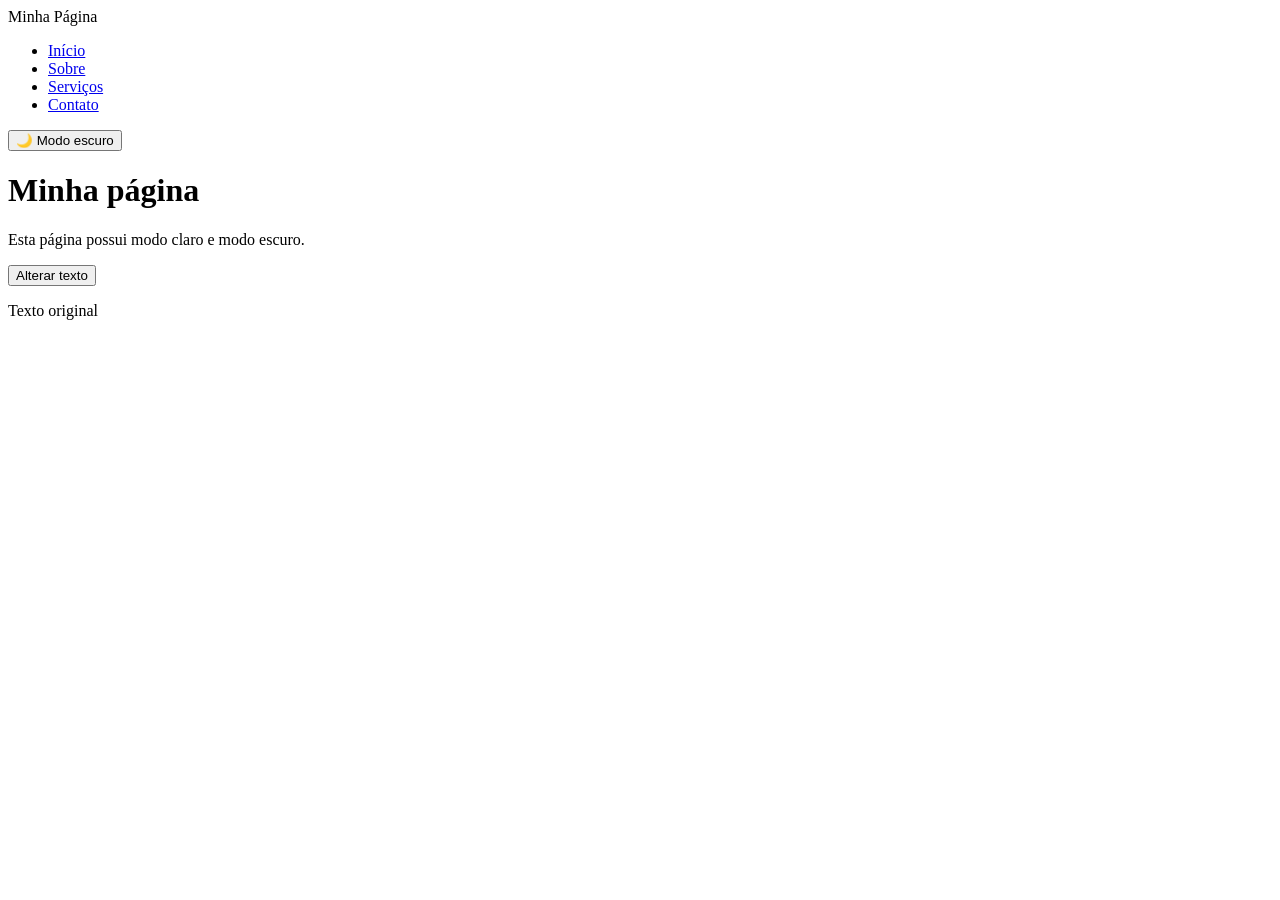
==== index.html @ 7735eaa8 "Create index.html" ====
<!DOCTYPE html>
<html lang="pt-BR">

<head>
    <meta charset="UTF-8">
    <meta name="viewport"
          content="width=device-width, initial-scale=1.0">

    <title>Minha Página</title>

    <!-- FAVICON -->
    <link rel="icon" type="image/png"
          href="img/favicon.png">

    <!-- GOOGLE FONTS -->
    <link rel="preconnect"
          href="https://fonts.googleapis.com">
    <link rel="preconnect"
          href="https://fonts.gstatic.com"
          crossorigin>
    <link
        href="https://fonts.googleapis.com/css2?family=Poppins:wght@400;500;600;700&display=swap"
        rel="stylesheet">

    <!-- RESET CSS -->
    <link rel="stylesheet"
          href="css/reset.css">

    <!-- CSS PRINCIPAL -->
    <link rel="stylesheet"
          href="css/style.css">
</head>

<body>

    <!-- NAVBAR -->
    <nav class="navbar">

        <div class="logo">
            Minha Página
        </div>

        <ul class="menu">
            <li><a href="#">Início</a></li>
            <li><a href="#">Sobre</a></li>
            <li><a href="#">Serviços</a></li>
            <li><a href="#">Contato</a></li>
        </ul>

        <button id="botaoTema">
            🌙 Modo escuro
        </button>

    </nav>

    <!-- CONTEÚDO PRINCIPAL -->
    <main>

        <h1>Minha página</h1>

        <p>
            Esta página possui modo claro e
            modo escuro.
        </p>

        <button id="botaoMensagem">
            Alterar texto
        </button>

        <p id="mensagem">
            Texto original
        </p>

    </main>

    <!-- JAVASCRIPT -->
    <script src="script.js"></script>

</body>
</html>
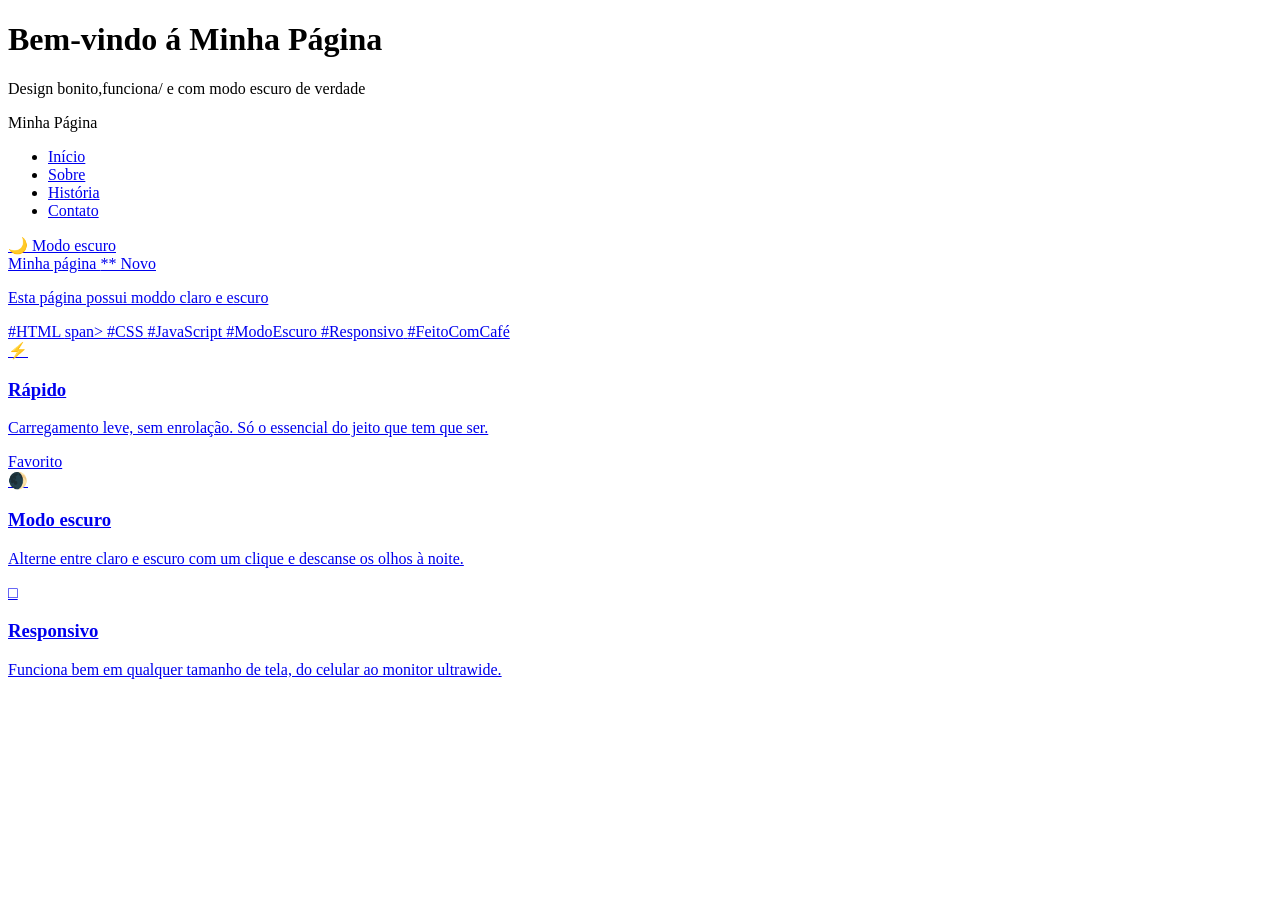
==== commit 39570ed9: "Update index.html" ====
--- a/index.html
+++ b/index.html
@@ -32,7 +32,15 @@
 </head>
 
 <body>
-
+    
+    <!--HEADER-->
+    <header class="hero">
+        <div class="hero-conteudo"> 
+            <h1 class="hero-titulo"> Bem-vindo á Minha Página </h1> 
+            <p class="hero-subtitulo"> Design bonito,funciona/ e com modo escuro de verdade </p> 
+        </div>
+    </header>
+        
     <!-- NAVBAR -->
     <nav class="navbar">
 
@@ -41,40 +49,66 @@
         </div>
 
         <ul class="menu">
-            <li><a href="#">Início</a></li>
-            <li><a href="#">Sobre</a></li>
-            <li><a href="#">Serviços</a></li>
-            <li><a href="#">Contato</a></li>
+            <li><a href="index.html">Início</a></li>
+            <li><a href="componentes/sobre.html">Sobre</a></li>
+            <li><a href="componentes/história.html">História</a></li>
+            <li><a href="componentes/contato.html">Contato</a></li>
         </ul>
-
+        <div class="navbar-acoes">
+            
+            <a href="componentes/cadastra.html/" class="botao-cadastre-se <a>
+                
         <button id="botaoTema">
             🌙 Modo escuro
         </button>
+                
+        </div>
 
     </nav>
 
     <!-- CONTEÚDO PRINCIPAL -->
     <main>
+        <h2-class="titulo-secavo"> Minha página <spam class="badge"> ** Novo </span>    
+            <p>
+             Esta página possui moddo claro e escuro 
+            </p>
+            <!--TAGS-->
+            <div class="tags"> 
+                <Span class="tag"> #HTML </span>span> 
+                <Span class="tag"> #CSS </span>
+                <Span class="tag"> #JavaScript </span>
+                <Span class="tag tag-destaque"> #ModoEscuro </span>
+                <Span class="tag"> #Responsivo</span>
+                <Span class="tag"> #FeitoComCafé </span>
+            </div> 
+            
+<!-- CARDS DE RECURSOS -->
 
-        <h1>Minha página</h1>
+<section class="cards">
+    <div class="card">
+        <div class="card-icone">⚡️</div>
+        <h3>Rápido</h3>
+        <p>Carregamento leve, sem enrolação. Só o essencial
+        do jeito que tem que ser.</p>
+    </div>
 
-        <p>
-            Esta página possui modo claro e
-            modo escuro.
-        </p>
+    <div class="card card-destaque">
+        <div class="card-selo">Favorito</div>
+        <div class="card-icone">🌒</div>
+        <h3>Modo escuro</h3>
+        <p>Alterne entre claro e escuro com um clique e descanse
+        os olhos à noite.</p>
+    </div>
+    <div class="card">
+    <div class="card-icone">□</div>
+    <h3>Responsivo</h3>
+    <p>Funciona bem em qualquer tamanho de tela, do celular ao monitor ultrawide.</p>
+</div>
 
-        <button id="botaoMensagem">
-            Alterar texto
-        </button>
-
-        <p id="mensagem">
-            Texto original
-        </p>
-
-    </main>
-
+</section>
     <!-- JAVASCRIPT -->
     <script src="script.js"></script>
 
 </body>
+    
 </html>
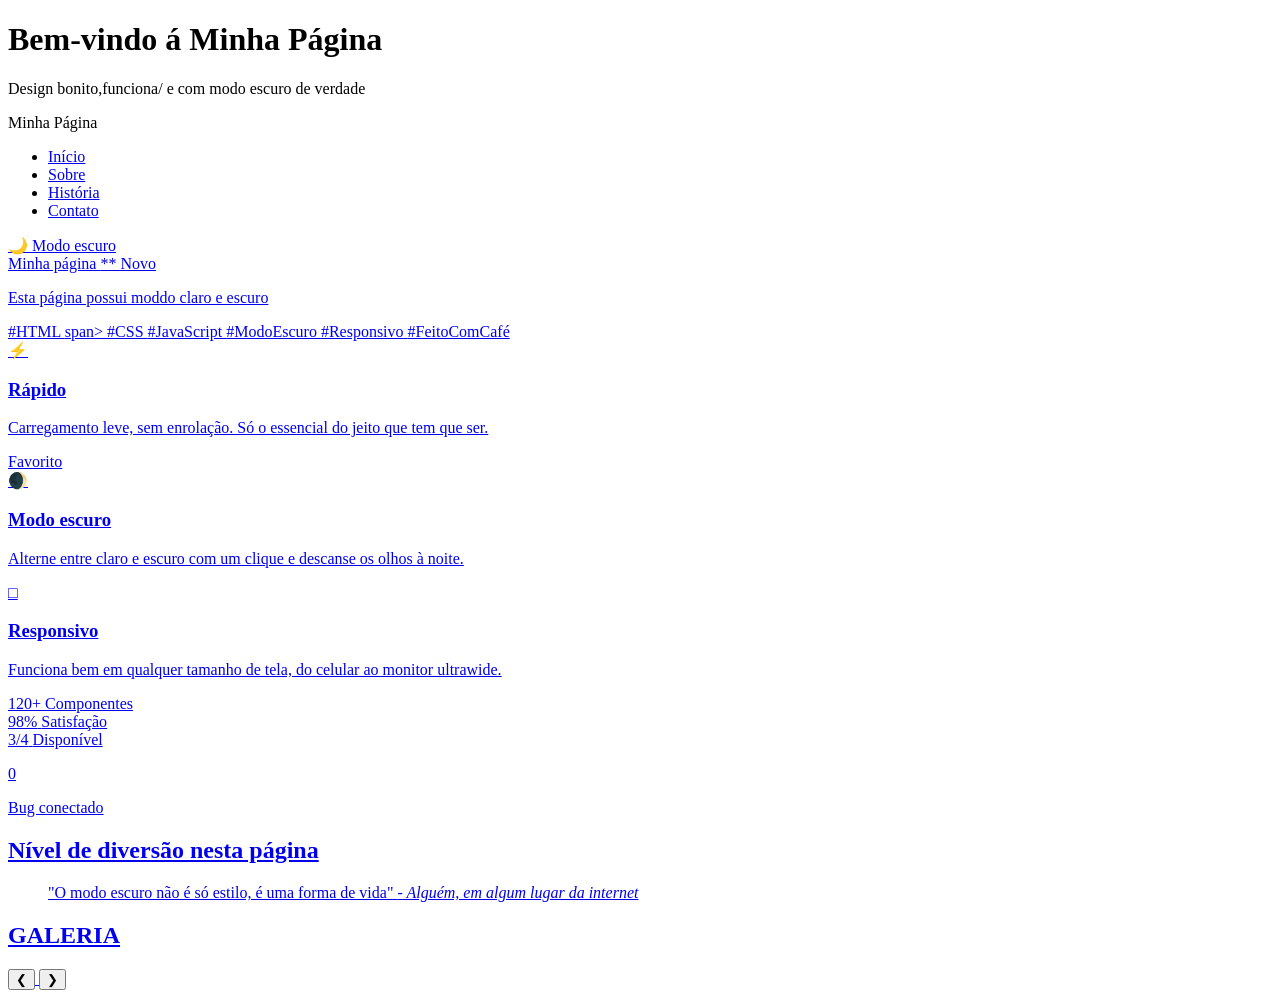
==== commit ad12c2f3: "Update index.html" ====
--- a/index.html
+++ b/index.html
@@ -105,9 +105,75 @@
     <p>Funciona bem em qualquer tamanho de tela, do celular ao monitor ultrawide.</p>
 </div>
 
+</section> 
+    
+<!-- ESTATÍSTICAS -->
+
+<section class="stats">
+    <div class="stat">
+        <span class="stat-numero">120+</span>
+        <span class="stat-label">Componentes</span>
+    </div>
+
+    <div class="stat">
+        <span class="stat-numero">98%</span>
+        <span class="stat-label">Satisfação</span>
+    </div>
+
+    <div class="stat">
+        <span class="stat-numero">3/4</span>
+        <span class="stat-label">Disponível</span>
+    </div> 
+         <div class="chat">
+<p class="lat-number">0</p>
+<p class="lat-label">Bug conectado</p>
+</div>
+
+<section>
+<!-- BARRA DE PROGRESSO DIVERTIDA -->
+
+<section class="progresso-livro">
+<h2>Nível de diversão nesta página</h2>
+<div class="barra-progresso">
+<div class="barra-preenchida" style="width: 92%;">
+</div>
+</div>
+</section>
+<!-- CITAÇÃO -->
+<blockquote class="citacao">
+"O modo escuro não é só estilo, é uma forma de vida"
+<cite>- Alguém, em algum lugar da internet</cite>
+</blockquote>
+
+<!-- CARROSSEL DE IMAGENS -->
+<section class="carrossel-secao">
+<h2>GALERIA</h2>
+<div class="carrossel" id="carrossel"> 
+<div class= "carrossel-slides" id="carrosselSlides" 
+    <img scr="..." class="carrossel-slide" 
+    alt="Slide 1-banner ..."
+    <img src="..." class="carrossel-slide"
+    alt=Slide 2 banner..."
+    <img scr="..." class="carrossel-slide"
+        alt="Slide 4 - banner ...">
+</div>
+
+<button class="carrossel-seta carrossel-anterior"
+id="carrosselAnterior" aria-label="Slide Anterior">
+&#10094;
+</button>
+
+<button class="carrossel-seta carrossel-proximo"
+id="carrosselProximo" aria-label="Slide Próximo">
+&#10095;
+</button>
+
+<div class="carrossel-pontos" id="carrosselPontos"></div>
+</div>
 </section>
     <!-- JAVASCRIPT -->
-    <script src="script.js"></script>
+    <script src="script.js"></script>  
+    
 
 </body>
     
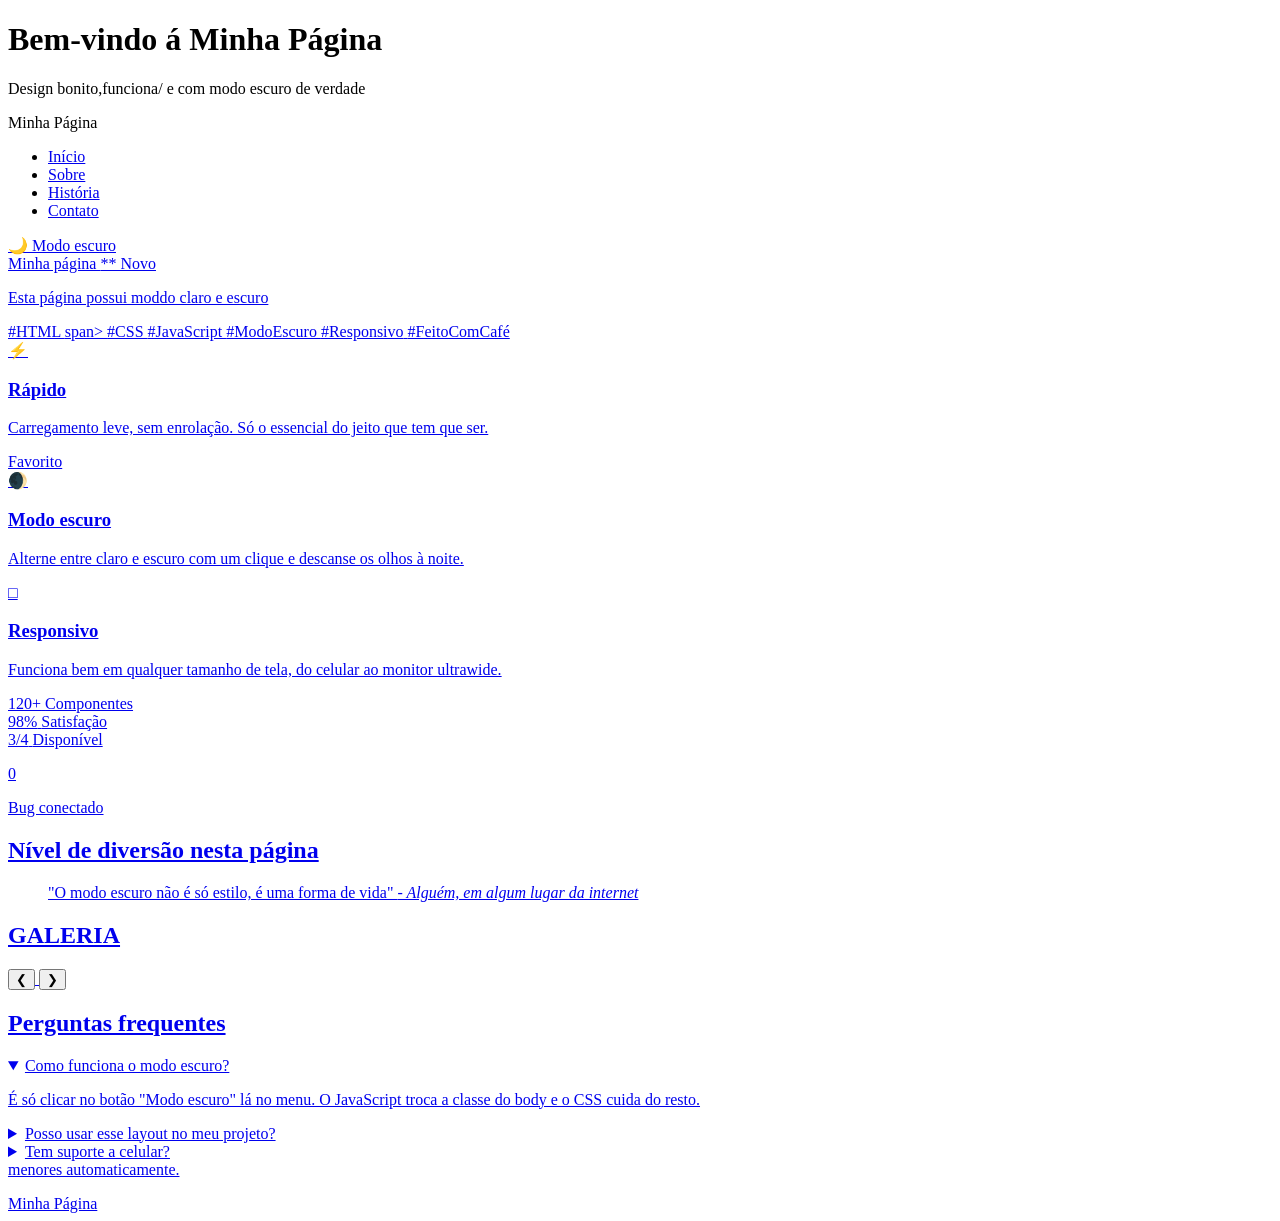
==== commit d7a7c853: "Update index.html" ====
--- a/index.html
+++ b/index.html
@@ -170,7 +170,36 @@
 
 <div class="carrossel-pontos" id="carrosselPontos"></div>
 </div>
+</section> 
+    <!-- FAQ -->
+<section class="faq">
+    <h2>Perguntas frequentes</h2>
+
+    <details class="faq-item" open>
+        <summary>Como funciona o modo escuro?</summary>
+        <p>É só clicar no botão "Modo escuro" lá no menu. O JavaScript troca a classe do body e o CSS cuida do resto.</p>
+    </details>
+
+    <details class="faq-item">
+        <summary>Posso usar esse layout no meu projeto?</summary>
+        <p>Claro! É só copiar, colar e adaptar as cores, textos e imagens do jeito que quiser.</p>
+    </details>
+
+    <details class="faq-item">
+        <summary>Tem suporte a celular?</summary>
+        <p>Sim, o layout se adapta a telas...</p>
+    </details>
 </section>
+menores automaticamente.</p>
+</details>
+</section>
+</main>
+
+<!-- FOOTER -->
+<footer>
+    <div class="footer-conteudo">
+        <div class="footer-info">
+            <div class="logo">Minha Página</div>
     <!-- JAVASCRIPT -->
     <script src="script.js"></script>  
     
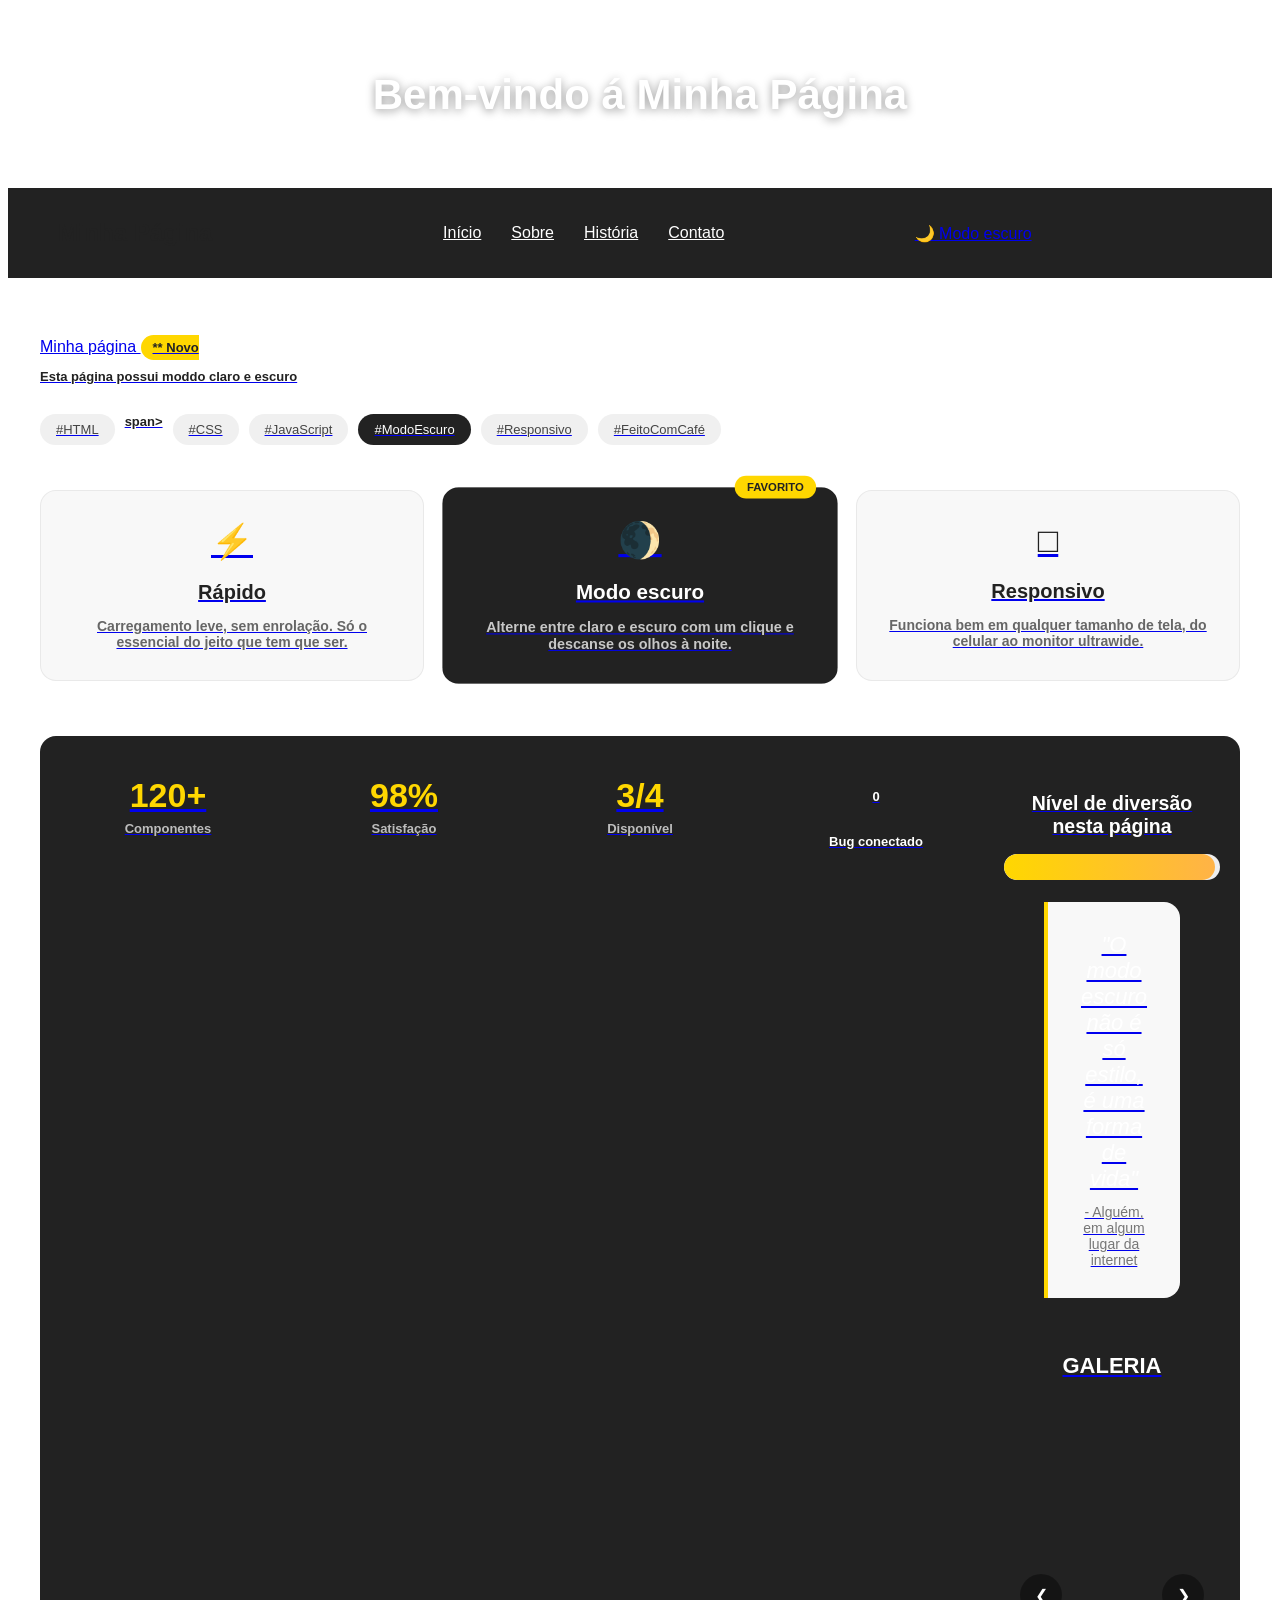
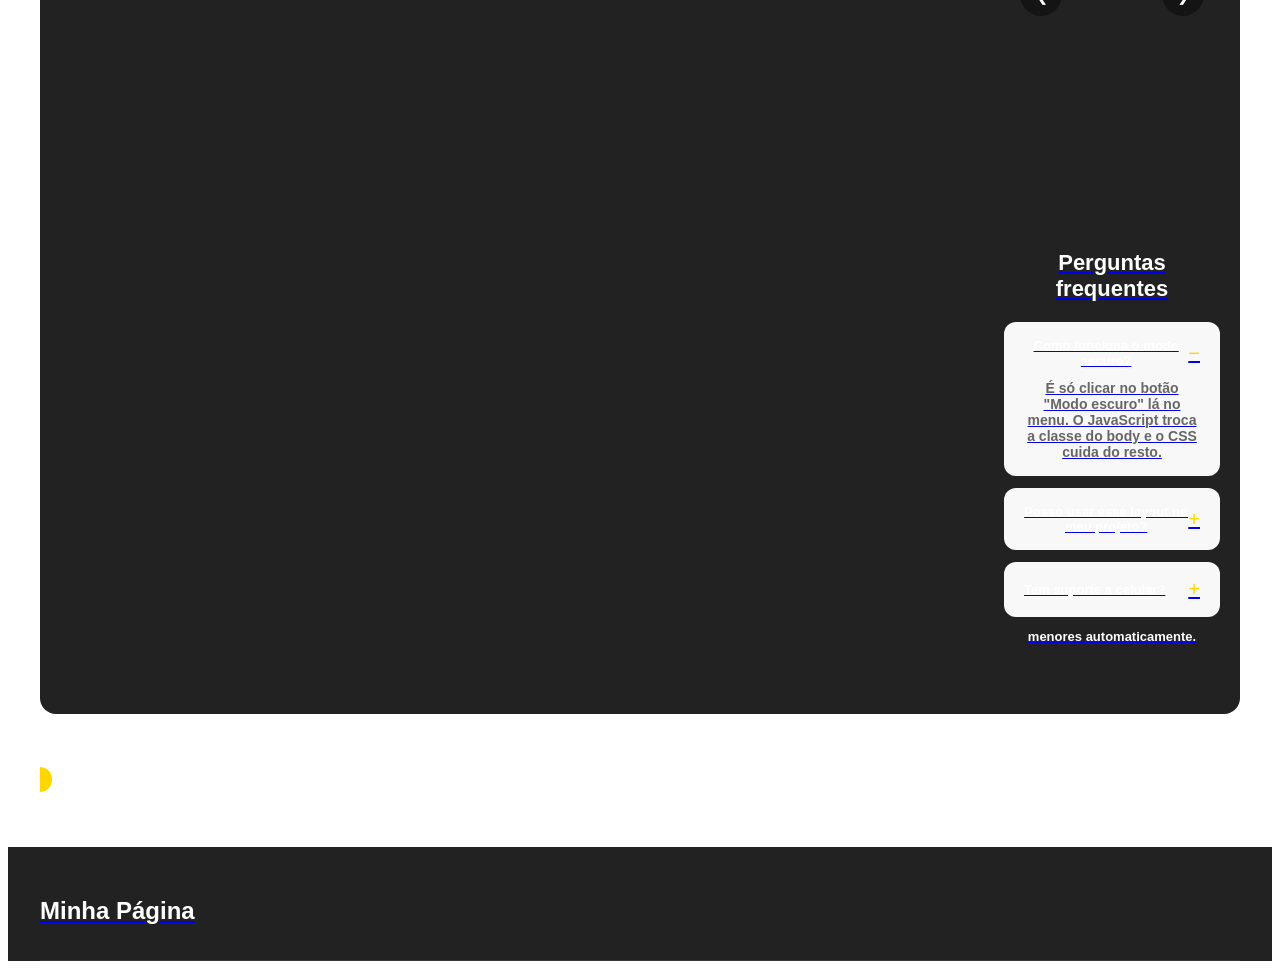
==== commit 6a07da00: "Update index.html" ====
--- a/index.html
+++ b/index.html
@@ -9,8 +9,7 @@
     <title>Minha Página</title>
 
     <!-- FAVICON -->
-    <link rel="icon" type="image/png"
-          href="img/favicon.png">
+    <link rel="icon" type="image/png" href="img/favicon.png">
 
     <!-- GOOGLE FONTS -->
     <link rel="preconnect"
@@ -23,12 +22,10 @@
         rel="stylesheet">
 
     <!-- RESET CSS -->
-    <link rel="stylesheet"
-          href="css/reset.css">
+    <link rel="stylesheet" href="css/reset.css">
 
     <!-- CSS PRINCIPAL -->
-    <link rel="stylesheet"
-          href="css/style.css">
+    <link rel="stylesheet" href="style.css">
 </head>
 
 <body>
--- a/style.css
+++ b/style.css
@@ -0,0 +1,1478 @@
+/* ===================================
+   CONFIGURAÇÃO GERAL
+   =================================== */
+
+body {
+
+    font-family: "Poppins", sans-serif;
+    background-color: white;
+    color: #222;
+    transition: 0.3s;
+   
+}
+
+/* ===================================
+   HEADER
+   =================================== */
+.hero{
+
+    width: 100%;
+    height: 180px;   
+    background-image: url("../img/banner.jpg");
+    background-size: cover;
+    background-position: center;
+    background-repeat: no-repeat;
+    display: flex;
+    justify-content: center;
+    align-items: center;
+    color: white;
+    text-align: center;
+}
+
+/* ===================================
+   NAVBAR
+   =================================== */
+
+.navbar {
+
+    background-color: #222;
+    display: flex;
+    justify-content: space-between;
+    align-items: center;
+    padding: 20px 50px;
+    position: sticky;
+    top: 0;
+    z-index: 1000;
+}
+
+
+/* ===================================
+   LOGO
+   =================================== */
+
+.logo {
+
+    font-size: 24px;
+    font-weight: 700;
+
+}
+
+
+/* ===================================
+   MENU
+   =================================== */
+
+.menu {
+
+    display: flex;
+    gap: 30px;
+    list-style: none;
+
+}
+
+
+.menu a {
+
+    color: white;
+    font-size: 16px;
+    font-weight: 500;
+    transition: 0.3s;
+
+}
+
+
+.menu a:hover {
+
+    opacity: 0.7;
+    color: gold;
+
+}
+
+
+/* ===================================
+   BOTÕES
+   =================================== */
+
+button {
+
+    padding: 10px 18px;
+    border-radius: 8px;
+    background-color: #eee;
+    color: #222;
+    transition: 0.3s;
+
+}
+
+
+button:hover {
+
+    transform: scale(1.05);
+
+}
+
+
+/* ===================================
+   CONTEÚDO
+   =================================== */
+
+main {
+
+    max-width: 1200px;
+    margin: auto;
+    padding: 60px 20px;
+}
+
+
+.titulo-secao {
+
+    font-size: 40px;
+    margin-bottom: 20px;
+    display: flex;
+    align-items: center;
+    gap: 14px;
+    flex-wrap: wrap;
+
+}
+
+
+/* ===================================
+   TÍTULO DO HEADER
+   =================================== */
+
+.hero-conteudo {
+
+    text-align: center;
+    padding: 0 20px;
+
+}
+
+.hero-titulo {
+
+    font-size: 42px;
+    font-weight: 700;
+    color: white;
+    text-shadow: 0 2px 10px rgba(0, 0, 0, 0.4);
+    margin-bottom: 10px;
+
+}
+
+.hero-subtitulo {
+
+    font-size: 16px;
+    font-weight: 400;
+    color: rgba(255, 255, 255, 0.85);
+    margin-bottom: 0;
+
+}
+
+
+/* ===================================
+   BADGE (selo pequeno)
+   =================================== */
+
+.badge {
+
+    font-size: 13px;
+    font-weight: 600;
+    background-color: gold;
+    color: #222;
+    padding: 5px 12px;
+    border-radius: 999px;
+    vertical-align: middle;
+
+}
+
+
+/* ===================================
+   TAGS
+   =================================== */
+
+.tags {
+
+    display: flex;
+    flex-wrap: wrap;
+    gap: 10px;
+    margin-bottom: 45px;
+
+}
+
+.tag {
+
+    font-size: 13px;
+    font-weight: 500;
+    padding: 8px 16px;
+    border-radius: 999px;
+    background-color: #f0f0f0;
+    color: #444;
+    transition: 0.3s;
+
+}
+
+.tag:hover {
+
+    transform: translateY(-2px);
+    background-color: #e2e2e2;
+
+}
+
+.tag-destaque {
+
+    background-color: #222;
+    color: white;
+
+}
+
+
+/* ===================================
+   CARDS
+   =================================== */
+
+.cards {
+
+    display: grid;
+    grid-template-columns: repeat(auto-fit, minmax(240px, 1fr));
+    gap: 24px;
+    margin-bottom: 55px;
+
+}
+
+.card {
+
+    position: relative;
+    background-color: #f8f8f8;
+    border-radius: 16px;
+    padding: 30px 24px;
+    text-align: center;
+    transition: 0.3s;
+    border: 1px solid rgba(0, 0, 0, 0.06);
+
+}
+
+.card:hover {
+
+    transform: translateY(-6px);
+    box-shadow: 0 12px 24px rgba(0, 0, 0, 0.1);
+
+}
+
+.card-icone {
+
+    font-size: 34px;
+    margin-bottom: 14px;
+
+}
+
+.card h3 {
+
+    font-size: 20px;
+    margin-bottom: 10px;
+
+}
+
+.card p {
+
+    font-size: 14px;
+    color: #666;
+    margin-bottom: 0;
+
+}
+
+.card-destaque {
+
+    background-color: #222;
+    color: white;
+    transform: scale(1.03);
+
+}
+
+.card-destaque p {
+
+    color: rgba(255, 255, 255, 0.75);
+
+}
+
+.card-selo {
+
+    position: absolute;
+    top: -12px;
+    right: 20px;
+    background-color: gold;
+    color: #222;
+    font-size: 11px;
+    font-weight: 700;
+    text-transform: uppercase;
+    padding: 5px 12px;
+    border-radius: 999px;
+
+}
+
+
+/* ===================================
+   ESTATÍSTICAS
+   =================================== */
+
+.stats {
+
+    display: grid;
+    grid-template-columns: repeat(auto-fit, minmax(140px, 1fr));
+    gap: 20px;
+    text-align: center;
+    background-color: #222;
+    color: white;
+    border-radius: 16px;
+    padding: 40px 20px;
+    margin-bottom: 55px;
+
+}
+
+.stat-numero {
+
+    display: block;
+    font-size: 34px;
+    font-weight: 700;
+    color: gold;
+
+}
+
+.stat-label {
+
+    display: block;
+    font-size: 13px;
+    color: rgba(255, 255, 255, 0.7);
+    margin-top: 6px;
+
+}
+
+
+/* ===================================
+   BARRA DE PROGRESSO
+   =================================== */
+
+.progresso-bloco {
+
+    margin-bottom: 55px;
+
+}
+
+.progresso-bloco h2 {
+
+    font-size: 22px;
+    margin-bottom: 16px;
+
+}
+
+.barra-progresso {
+
+    width: 100%;
+    height: 26px;
+    background-color: #eee;
+    border-radius: 999px;
+    overflow: hidden;
+
+}
+
+.barra-preenchida {
+
+    height: 100%;
+    background: linear-gradient(90deg, gold, #ffb347);
+    color: #222;
+    font-size: 12px;
+    font-weight: 700;
+    display: flex;
+    align-items: center;
+    justify-content: flex-end;
+    padding-right: 12px;
+    border-radius: 999px;
+    transition: width 0.6s ease;
+
+}
+
+
+/* ===================================
+   CITAÇÃO
+   =================================== */
+
+.citacao {
+
+    font-size: 22px;
+    font-style: italic;
+    font-weight: 500;
+    padding: 30px;
+    border-left: 4px solid gold;
+    background-color: #f8f8f8;
+    border-radius: 0 16px 16px 0;
+    margin-bottom: 55px;
+
+}
+
+.citacao cite {
+
+    display: block;
+    margin-top: 12px;
+    font-size: 14px;
+    font-style: normal;
+    font-weight: 400;
+    color: #777;
+
+}
+
+
+/* ===================================
+   FAQ / ACCORDION
+   =================================== */
+
+.faq h2 {
+
+    font-size: 22px;
+    margin-bottom: 20px;
+
+}
+
+.faq-item {
+
+    background-color: #f8f8f8;
+    border-radius: 12px;
+    padding: 16px 20px;
+    margin-bottom: 12px;
+    transition: 0.3s;
+
+}
+
+.faq-item summary {
+
+    cursor: pointer;
+    font-weight: 600;
+    list-style: none;
+    display: flex;
+    justify-content: space-between;
+    align-items: center;
+
+}
+
+.faq-item summary::-webkit-details-marker {
+
+    display: none;
+
+}
+
+.faq-item summary::after {
+
+    content: "+";
+    font-size: 20px;
+    font-weight: 400;
+    color: gold;
+    transition: 0.3s;
+
+}
+
+.faq-item[open] summary::after {
+
+    content: "−";
+
+}
+
+.faq-item p {
+
+    margin-top: 12px;
+    margin-bottom: 0;
+    font-size: 14px;
+    color: #666;
+
+}
+
+
+p {
+
+    margin-bottom: 30px;
+
+}
+
+footer {
+
+    background-color: #222;
+    color: white;
+    padding: 50px 20px 0;
+    transition: 0.3s;
+
+}
+
+.footer-conteudo {
+
+    max-width: 1200px;
+    margin: 0 auto;
+    display: flex;
+    justify-content: space-between;
+    align-items: center;
+    flex-wrap: wrap;
+    gap: 30px;
+    padding-bottom: 35px;
+    border-bottom: 1px solid rgba(255, 255, 255, 0.1);
+
+}
+
+.footer-info .logo {
+
+    color: white;
+
+}
+
+.footer-texto {
+
+    margin-top: 8px;
+    margin-bottom: 0;
+    font-size: 14px;
+    color: rgba(255, 255, 255, 0.6);
+
+}
+
+.redes {
+
+    display: flex;
+    justify-content: center;
+    gap: 14px;
+
+}
+
+.rede-icone {
+
+    display: flex;
+    justify-content: center;
+    align-items: center;
+    width: 42px;
+    height: 42px;
+    border-radius: 50%;
+    background-color: rgba(255, 255, 255, 0.08);
+    color: white;
+    transition: 0.3s;
+
+}
+
+.rede-icone svg {
+
+    width: 20px;
+    height: 20px;
+
+}
+
+.rede-icone:hover {
+
+    background-color: gold;
+    color: #222;
+    transform: translateY(-4px);
+
+}
+
+.footer-baixo {
+
+    max-width: 1200px;
+    margin: 0 auto;
+    text-align: center;
+    padding: 22px 0;
+    font-size: 13px;
+    color: rgba(255, 255, 255, 0.5);
+
+}
+
+.footer-baixo p {
+
+    margin-bottom: 0;
+
+}
+
+
+/* ===================================
+   FOOTER - MODO ESCURO
+   =================================== */
+
+.escuro footer {
+
+    background-color: #0a0a0a;
+
+}
+
+.escuro .footer-conteudo {
+
+    border-bottom-color: rgba(255, 255, 255, 0.06);
+
+}
+
+.escuro .rede-icone {
+
+    background-color: rgba(255, 255, 255, 0.05);
+
+}
+
+.escuro .rede-icone:hover {
+
+    background-color: gold;
+    color: #111;
+
+}
+
+
+/* ===================================
+   MODO ESCURO
+   =================================== */
+
+.escuro {
+
+    background-color: #222;
+    color: white;
+
+}
+
+
+.escuro .navbar {
+
+    background-color: #111;
+
+}
+
+
+.escuro button {
+
+    background-color: #444;
+    color: white;
+
+}
+
+
+/* ===================================
+   MODO ESCURO - COMPONENTES NOVOS
+   =================================== */
+
+.escuro .badge {
+
+    background-color: gold;
+    color: #111;
+
+}
+
+.escuro .tag {
+
+    background-color: #2c2c2c;
+    color: #ddd;
+
+}
+
+.escuro .tag:hover {
+
+    background-color: #3a3a3a;
+
+}
+
+.escuro .tag-destaque {
+
+    background-color: gold;
+    color: #111;
+
+}
+
+.escuro .card {
+
+    background-color: #2a2a2a;
+    border-color: rgba(255, 255, 255, 0.08);
+
+}
+
+.escuro .card p {
+
+    color: #aaa;
+
+}
+
+.escuro .card:hover {
+
+    box-shadow: 0 12px 24px rgba(0, 0, 0, 0.4);
+
+}
+
+.escuro .card-destaque {
+
+    background-color: #111;
+
+}
+
+.escuro .stats {
+
+    background-color: #111;
+    border: 1px solid rgba(255, 255, 255, 0.06);
+
+}
+
+.escuro .barra-progresso {
+
+    background-color: #2c2c2c;
+
+}
+
+.escuro .citacao {
+
+    background-color: #2a2a2a;
+    color: #eee;
+
+}
+
+.escuro .citacao cite {
+
+    color: #999;
+
+}
+
+.escuro .faq-item {
+
+    background-color: #2a2a2a;
+
+}
+
+.escuro .faq-item p {
+
+    color: #aaa;
+
+}
+
+
+/* ===================================
+   NAVBAR - AÇÕES (cadastro + tema)
+   =================================== */
+
+.navbar-acoes {
+
+    display: flex;
+    align-items: center;
+    gap: 14px;
+
+}
+
+.botao-cadastro {
+
+    background-color: gold;
+    color: #222;
+    font-weight: 600;
+    font-size: 14px;
+    padding: 10px 20px;
+    border-radius: 8px;
+    transition: 0.3s;
+
+}
+
+.botao-cadastro:hover {
+
+    transform: scale(1.05);
+    filter: brightness(1.05);
+
+}
+
+
+/* ===================================
+   CARROSSEL DE IMAGENS
+   =================================== */
+
+.carrossel-secao {
+
+    margin-bottom: 55px;
+
+}
+
+.carrossel-secao h2 {
+
+    font-size: 22px;
+    margin-bottom: 16px;
+
+}
+
+.carrossel {
+
+    position: relative;
+    width: 100%;
+    height: 400px;
+    border-radius: 16px;
+    overflow: hidden;
+
+}
+
+.carrossel-slides {
+
+    display: flex;
+    width: 100%;
+    height: 100%;
+    transition: transform 0.5s ease;
+
+}
+
+.carrossel-slide {
+
+    min-width: 100%;
+    height: 100%;
+    object-fit: cover;
+
+}
+
+.carrossel-seta {
+
+    position: absolute;
+    top: 50%;
+    transform: translateY(-50%);
+    background-color: rgba(0, 0, 0, 0.4);
+    color: white;
+    border: none;
+    width: 42px;
+    height: 42px;
+    border-radius: 50%;
+    font-size: 16px;
+    cursor: pointer;
+    display: flex;
+    align-items: center;
+    justify-content: center;
+    transition: 0.3s;
+
+}
+
+.carrossel-seta:hover {
+
+    background-color: gold;
+    color: #222;
+
+}
+
+.carrossel-anterior {
+
+    left: 16px;
+
+}
+
+.carrossel-proximo {
+
+    right: 16px;
+
+}
+
+.carrossel-pontos {
+
+    position: absolute;
+    bottom: 16px;
+    left: 50%;
+    transform: translateX(-50%);
+    display: flex;
+    gap: 8px;
+
+}
+
+.carrossel-ponto {
+
+    width: 10px;
+    height: 10px;
+    border-radius: 50%;
+    background-color: rgba(255, 255, 255, 0.5);
+    border: none;
+    cursor: pointer;
+    padding: 0;
+    transition: 0.3s;
+
+}
+
+.carrossel-ponto.ativo {
+
+    background-color: gold;
+    transform: scale(1.3);
+
+}
+
+
+/* ===================================
+   VÍDEO
+   =================================== */
+
+.video-secao {
+
+    margin-bottom: 55px;
+
+}
+
+.video-secao h2 {
+
+    font-size: 22px;
+    margin-bottom: 16px;
+
+}
+
+.video-wrapper {
+
+    border-radius: 16px;
+    overflow: hidden;
+    line-height: 0;
+
+}
+
+.video-wrapper video {
+
+    width: 100%;
+    display: block;
+
+}
+
+
+/* ===================================
+   MÚSICA
+   =================================== */
+
+.musica-secao {
+
+    margin-bottom: 55px;
+
+}
+
+.musica-secao h2 {
+
+    font-size: 22px;
+    margin-bottom: 16px;
+
+}
+
+.player-musica {
+
+    display: flex;
+    align-items: center;
+    justify-content: space-between;
+    flex-wrap: wrap;
+    gap: 20px;
+    background-color: #f8f8f8;
+    border-radius: 16px;
+    padding: 24px;
+
+}
+
+.player-info {
+
+    display: flex;
+    align-items: center;
+    gap: 16px;
+
+}
+
+.player-icone {
+
+    width: 52px;
+    height: 52px;
+    border-radius: 50%;
+    background-color: gold;
+    display: flex;
+    align-items: center;
+    justify-content: center;
+    font-size: 22px;
+    flex-shrink: 0;
+
+}
+
+.player-titulo {
+
+    font-weight: 600;
+    margin-bottom: 2px;
+
+}
+
+.player-artista {
+
+    font-size: 13px;
+    color: #777;
+    margin-bottom: 0;
+
+}
+
+.player-musica audio {
+
+    max-width: 100%;
+
+}
+
+
+/* ===================================
+   WHATSAPP FLUTUANTE
+   =================================== */
+
+.whatsapp-flutuante {
+
+    position: fixed;
+    bottom: 24px;
+    left: 24px;
+    width: 56px;
+    height: 56px;
+    background-color: #25d366;
+    color: white;
+    border-radius: 50%;
+    display: flex;
+    align-items: center;
+    justify-content: center;
+    box-shadow: 0 6px 16px rgba(0, 0, 0, 0.25);
+    z-index: 999;
+    transition: 0.3s;
+
+}
+
+.whatsapp-flutuante svg {
+
+    width: 28px;
+    height: 28px;
+
+}
+
+.whatsapp-flutuante:hover {
+
+    transform: scale(1.1);
+
+}
+
+
+/* ===================================
+   BOTÃO VOLTAR AO TOPO
+   =================================== */
+
+.botao-topo {
+
+    position: fixed;
+    bottom: 24px;
+    right: 24px;
+    width: 48px;
+    height: 48px;
+    background-color: #222;
+    color: white;
+    border: none;
+    border-radius: 50%;
+    font-size: 20px;
+    cursor: pointer;
+    box-shadow: 0 6px 16px rgba(0, 0, 0, 0.25);
+    z-index: 999;
+    opacity: 0;
+    visibility: hidden;
+    transform: translateY(10px);
+    transition: 0.3s;
+
+}
+
+.botao-topo.visivel {
+
+    opacity: 1;
+    visibility: visible;
+    transform: translateY(0);
+
+}
+
+.botao-topo:hover {
+
+    background-color: gold;
+    color: #222;
+
+}
+
+
+/* ===================================
+   HERO SECUNDÁRIO (páginas internas)
+   =================================== */
+
+.hero-secundaria {
+
+    height: 220px;
+
+}
+
+.hero-secundaria .hero-titulo {
+
+    font-size: 34px;
+
+}
+
+
+/* ===================================
+   MODO ESCURO - COMPONENTES NOVOS (2)
+   =================================== */
+
+.escuro .botao-cadastro {
+
+    background-color: gold;
+    color: #111;
+
+}
+
+.escuro .carrossel-seta {
+
+    background-color: rgba(255, 255, 255, 0.15);
+
+}
+
+.escuro .player-musica {
+
+    background-color: #2a2a2a;
+
+}
+
+.escuro .player-artista {
+
+    color: #999;
+
+}
+
+.escuro .botao-topo {
+
+    background-color: #f0f0f0;
+    color: #222;
+
+}
+
+.escuro .botao-topo:hover {
+
+    background-color: gold;
+    color: #111;
+
+}
+
+
+/* ===================================
+   FORMULÁRIOS (Cadastro / Contato)
+   =================================== */
+
+.form-secao {
+
+    max-width: 620px;
+    margin: 0 auto 55px;
+
+}
+
+.form-cartao {
+
+    background-color: #f8f8f8;
+    border-radius: 16px;
+    padding: 36px;
+
+}
+
+.campo {
+
+    margin-bottom: 20px;
+
+}
+
+.campo label {
+
+    display: block;
+    font-size: 14px;
+    font-weight: 600;
+    margin-bottom: 8px;
+
+}
+
+.campo input,
+.campo textarea {
+
+    width: 100%;
+    padding: 12px 14px;
+    border-radius: 8px;
+    border: 1px solid #ddd;
+    background-color: white;
+    font-family: "Poppins", sans-serif;
+    font-size: 14px;
+    color: #222;
+    transition: 0.3s;
+
+}
+
+.campo input:focus,
+.campo textarea:focus {
+
+    outline: none;
+    border-color: gold;
+
+}
+
+.campo textarea {
+
+    resize: vertical;
+    min-height: 120px;
+
+}
+
+.campo-checkbox {
+
+    display: flex;
+    align-items: center;
+    gap: 10px;
+    font-size: 14px;
+
+}
+
+.campo-checkbox input {
+
+    width: auto;
+
+}
+
+.botao-enviar {
+
+    width: 100%;
+    background-color: #222;
+    color: white;
+    font-weight: 600;
+    font-size: 15px;
+    padding: 14px;
+    border-radius: 8px;
+    transition: 0.3s;
+
+}
+
+.botao-enviar:hover {
+
+    background-color: gold;
+    color: #222;
+    transform: none;
+
+}
+
+.form-sucesso {
+
+    display: none;
+    text-align: center;
+    background-color: #eafaf0;
+    color: #1a7f4b;
+    border-radius: 12px;
+    padding: 20px;
+    margin-top: 16px;
+    font-weight: 500;
+
+}
+
+.form-sucesso.visivel {
+
+    display: block;
+
+}
+
+
+/* ===================================
+   TIMELINE (História)
+   =================================== */
+
+.timeline {
+
+    position: relative;
+    max-width: 720px;
+    margin: 0 auto 55px;
+    padding-left: 30px;
+    border-left: 3px solid gold;
+
+}
+
+.timeline-item {
+
+    position: relative;
+    padding-bottom: 40px;
+
+}
+
+.timeline-item:last-child {
+
+    padding-bottom: 0;
+
+}
+
+.timeline-item::before {
+
+    content: "";
+    position: absolute;
+    left: -39px;
+    top: 4px;
+    width: 14px;
+    height: 14px;
+    border-radius: 50%;
+    background-color: gold;
+    border: 3px solid white;
+
+}
+
+.timeline-ano {
+
+    display: inline-block;
+    font-size: 13px;
+    font-weight: 700;
+    color: #222;
+    background-color: gold;
+    padding: 4px 12px;
+    border-radius: 999px;
+    margin-bottom: 10px;
+
+}
+
+.timeline-item h3 {
+
+    font-size: 18px;
+    margin-bottom: 6px;
+
+}
+
+.timeline-item p {
+
+    font-size: 14px;
+    color: #666;
+    margin-bottom: 0;
+
+}
+
+
+/* ===================================
+   PÁGINA SOBRE
+   =================================== */
+
+.sobre-intro {
+
+    max-width: 720px;
+    margin: 0 auto 45px;
+    text-align: center;
+    font-size: 16px;
+    color: #555;
+
+}
+
+.valores {
+
+    display: grid;
+    grid-template-columns: repeat(auto-fit, minmax(200px, 1fr));
+    gap: 20px;
+    margin-bottom: 55px;
+
+}
+
+
+/* ===================================
+   MAPA (Contato)
+   =================================== */
+
+.mapa-wrapper {
+
+    border-radius: 16px;
+    overflow: hidden;
+    line-height: 0;
+    margin-bottom: 55px;
+
+}
+
+.mapa-wrapper iframe {
+
+    width: 100%;
+    height: 350px;
+    border: 0;
+    display: block;
+
+}
+
+.info-contato {
+
+    display: grid;
+    grid-template-columns: repeat(auto-fit, minmax(180px, 1fr));
+    gap: 20px;
+    margin-bottom: 45px;
+    text-align: center;
+
+}
+
+.info-contato-item {
+
+    background-color: #f8f8f8;
+    border-radius: 16px;
+    padding: 24px;
+
+}
+
+.info-contato-item .card-icone {
+
+    margin-bottom: 8px;
+
+}
+
+.info-contato-item h3 {
+
+    font-size: 15px;
+    margin-bottom: 4px;
+
+}
+
+.info-contato-item p {
+
+    font-size: 13px;
+    color: #666;
+    margin-bottom: 0;
+
+}
+
+
+/* ===================================
+   MODO ESCURO - PÁGINAS NOVAS
+   =================================== */
+
+.escuro .form-cartao {
+
+    background-color: #2a2a2a;
+
+}
+
+.escuro .campo input,
+.escuro .campo textarea {
+
+    background-color: #1c1c1c;
+    border-color: #444;
+    color: white;
+
+}
+
+.escuro .botao-enviar {
+
+    background-color: #f0f0f0;
+    color: #222;
+
+}
+
+.escuro .botao-enviar:hover {
+
+    background-color: gold;
+
+}
+
+.escuro .form-sucesso {
+
+    background-color: #133b26;
+    color: #6fe3a3;
+
+}
+
+.escuro .timeline {
+
+    border-left-color: gold;
+
+}
+
+.escuro .timeline-item::before {
+
+    border-color: #111;
+
+}
+
+.escuro .timeline-item p {
+
+    color: #aaa;
+
+}
+
+.escuro .sobre-intro {
+
+    color: #bbb;
+
+}
+
+.escuro .info-contato-item {
+
+    background-color: #2a2a2a;
+
+}
+
+.escuro .info-contato-item p {
+
+    color: #aaa;
+
+}
